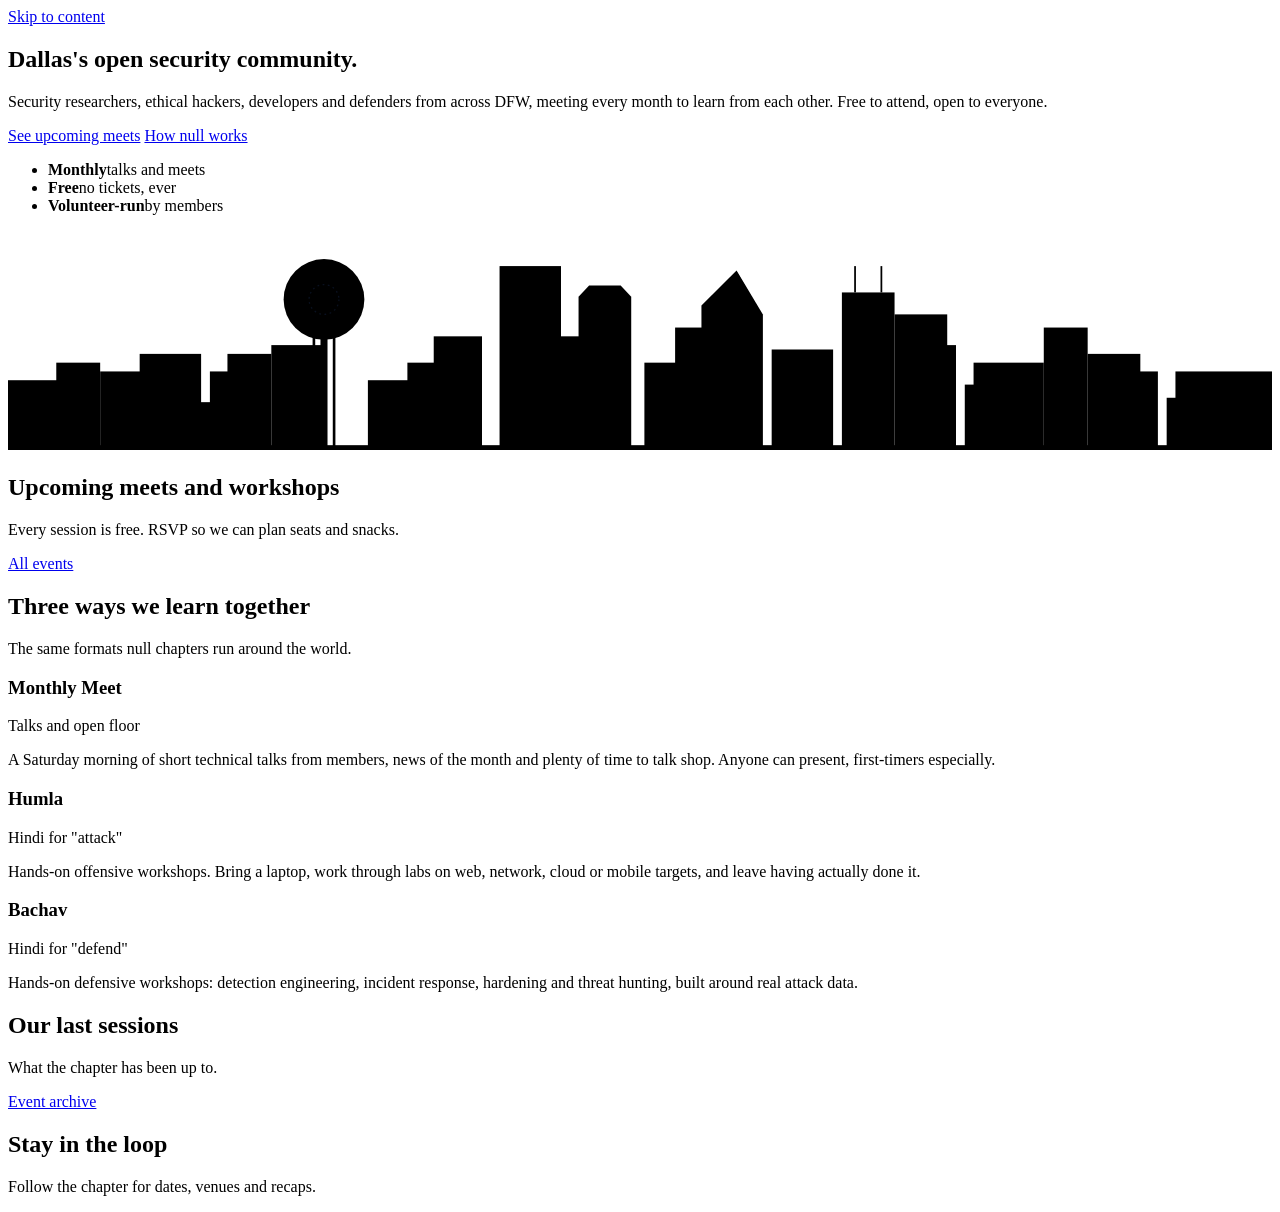
==== index.html @ 43634676 "Add files via upload" ====
<!DOCTYPE html>
<html lang="en">
<head>
<meta charset="utf-8">
<meta name="viewport" content="width=device-width, initial-scale=1">
<title>null Dallas — Dallas's open security community</title>
<meta name="description" content="null Dallas is the Dallas–Fort Worth chapter of null, the open security community. Free monthly meets, hands-on Humla and Bachav workshops.">
<meta property="og:title" content="null Dallas — Dallas's open security community">
<meta property="og:description" content="null Dallas is the Dallas–Fort Worth chapter of null, the open security community. Free monthly meets, hands-on Humla and Bachav workshops.">
<meta name="theme-color" content="#13203f">
<link rel="icon" href="favicon.svg" type="image/svg+xml">
<link rel="preconnect" href="https://fonts.googleapis.com">
<link rel="preconnect" href="https://fonts.gstatic.com" crossorigin>
<link href="https://fonts.googleapis.com/css2?family=Atkinson+Hyperlegible:wght@400;700&family=Bricolage+Grotesque:opsz,wght@12..96,600..800&display=swap" rel="stylesheet">
<link rel="stylesheet" href="css/style.css">
</head>
<body data-page="home">
<a class="skip" href="#main">Skip to content</a>
<header data-header></header>
<main id="main">
<section class="hero">
  <div class="wrap hero-grid">
    <div>
      <h1>Dallas's open security community.</h1>
      <p class="lede">Security researchers, ethical hackers, developers and defenders from across DFW, meeting every month to learn from each other. Free to attend, open to everyone.</p>
      <div class="btn-row">
        <a class="btn btn-amber" href="#upcoming">See upcoming meets</a>
        <a class="btn btn-ghost" href="about.html">How null works</a>
      </div>
      <ul class="hero-facts">
        <li><b>Monthly</b>talks and meets</li>
        <li><b>Free</b>no tickets, ever</li>
        <li><b>Volunteer-run</b>by members</li>
      </ul>
    </div>
    <aside class="ticket" data-next-event aria-label="Next meet"></aside>
  </div>

  <svg class="skyline" viewBox="0 0 1440 250" preserveAspectRatio="xMidYMax slice" aria-hidden="true" focusable="false">
    <g class="far">
      <rect x="0" y="170" width="60" height="80"/><rect x="55" y="150" width="50" height="100"/>
      <rect x="150" y="140" width="70" height="110"/><rect x="230" y="160" width="55" height="90"/>
      <rect x="300" y="130" width="60" height="120"/><rect x="455" y="150" width="80" height="100"/>
      <rect x="610" y="120" width="50" height="130"/><rect x="760" y="110" width="40" height="140"/>
      <rect x="870" y="135" width="70" height="115"/><rect x="1010" y="95" width="60" height="155"/>
      <rect x="1100" y="150" width="80" height="100"/><rect x="1230" y="140" width="60" height="110"/>
      <rect x="1330" y="160" width="110" height="90"/>
    </g>
    <circle class="ball-glow" cx="360" cy="78" r="46"/>
    <g class="near">
      <rect class="bldg" x="20" y="185" width="80" height="65"/>
      <rect class="bldg" x="105" y="160" width="55" height="90"/>
      <rect class="bldg" x="175" y="195" width="70" height="55"/>
      <rect class="bldg" x="250" y="140" width="50" height="110"/>
      <!-- Reunion Tower -->
      <rect x="356" y="95" width="8" height="155"/>
      <rect x="347" y="120" width="3" height="130"/><rect x="370" y="120" width="3" height="130"/>
      <rect class="bldg" x="410" y="170" width="65" height="80"/>
      <rect class="bldg" x="485" y="120" width="55" height="130"/>
      <!-- Bank of America Plaza -->
      <rect class="bldg" x="560" y="40" width="70" height="210"/>
      <!-- Comerica Bank Tower -->
      <polygon class="bldg" points="650,250 650,75 662,62 698,62 710,75 710,250"/>
      <rect class="bldg" x="725" y="150" width="50" height="100"/>
      <!-- Fountain Place -->
      <polygon class="bldg" points="790,250 790,85 830,45 860,95 860,250"/>
      <rect class="bldg" x="875" y="165" width="60" height="85"/>
      <!-- Renaissance Tower -->
      <rect class="bldg" x="950" y="70" width="60" height="180"/>
      <rect x="964" y="40" width="2" height="30"/><rect x="994" y="40" width="2" height="30"/>
      <rect class="bldg" x="1025" y="130" width="55" height="120"/>
      <rect class="bldg" x="1090" y="175" width="80" height="75"/>
      <rect class="bldg" x="1180" y="110" width="50" height="140"/>
      <rect class="bldg" x="1240" y="160" width="70" height="90"/>
      <rect class="bldg" x="1320" y="190" width="120" height="60"/>
      <rect x="0" y="244" width="1440" height="6"/>
    </g>
    <rect class="edge" x="560.75" y="40.75" width="68.5" height="209"/>
    <polyline class="edge" points="790.75,86 830,46 859.25,96"/>
    <circle class="ball" cx="360" cy="78" r="24"/>
    <circle cx="360" cy="78" r="17" fill="none" stroke="#13203f" stroke-width="1.5" stroke-dasharray="2 4" opacity=".5"/>
    <g id="windows"></g>
  </svg>
</section>

<section class="section" id="upcoming">
  <div class="wrap">
    <div class="section-head">
      <div><h2>Upcoming meets and workshops</h2><p>Every session is free. RSVP so we can plan seats and snacks.</p></div>
      <a class="btn btn-line" href="events.html">All events</a>
    </div>
    <ol class="event-list" data-events="upcoming" data-limit="3" data-empty="No meets on the calendar right now. Follow the chapter below and you'll hear about the next one first."></ol>
  </div>
</section>

<section class="section band">
  <div class="wrap">
    <div class="section-head"><div><h2>Three ways we learn together</h2><p>The same formats null chapters run around the world.</p></div></div>
    <div class="formats">
      <div class="format meet">
        <h3>Monthly Meet</h3>
        <p class="native">Talks and open floor</p>
        <p>A Saturday morning of short technical talks from members, news of the month and plenty of time to talk shop. Anyone can present, first-timers especially.</p>
      </div>
      <div class="format humla">
        <h3>Humla</h3>
        <p class="native">Hindi for "attack"</p>
        <p>Hands-on offensive workshops. Bring a laptop, work through labs on web, network, cloud or mobile targets, and leave having actually done it.</p>
      </div>
      <div class="format bachav">
        <h3>Bachav</h3>
        <p class="native">Hindi for "defend"</p>
        <p>Hands-on defensive workshops: detection engineering, incident response, hardening and threat hunting, built around real attack data.</p>
      </div>
    </div>
  </div>
</section>

<section class="section">
  <div class="wrap">
    <div class="section-head">
      <div><h2>Our last sessions</h2><p>What the chapter has been up to.</p></div>
      <a class="btn btn-line" href="events.html#past">Event archive</a>
    </div>
    <ol class="event-list" data-events="past" data-limit="3" data-empty="Our first meet is coming up. Recaps will appear here after each session."></ol>
  </div>
</section>

<section class="section follow" id="follow">
  <div class="wrap">
    <div class="section-head"><div><h2>Stay in the loop</h2><p>Follow the chapter for dates, venues and recaps.</p></div></div>
    <div class="social-grid" data-social></div>
  </div>
</section>
</main>
<footer data-footer></footer>
<script src="js/data.js"></script>
<script src="js/main.js"></script>
</body>
</html>
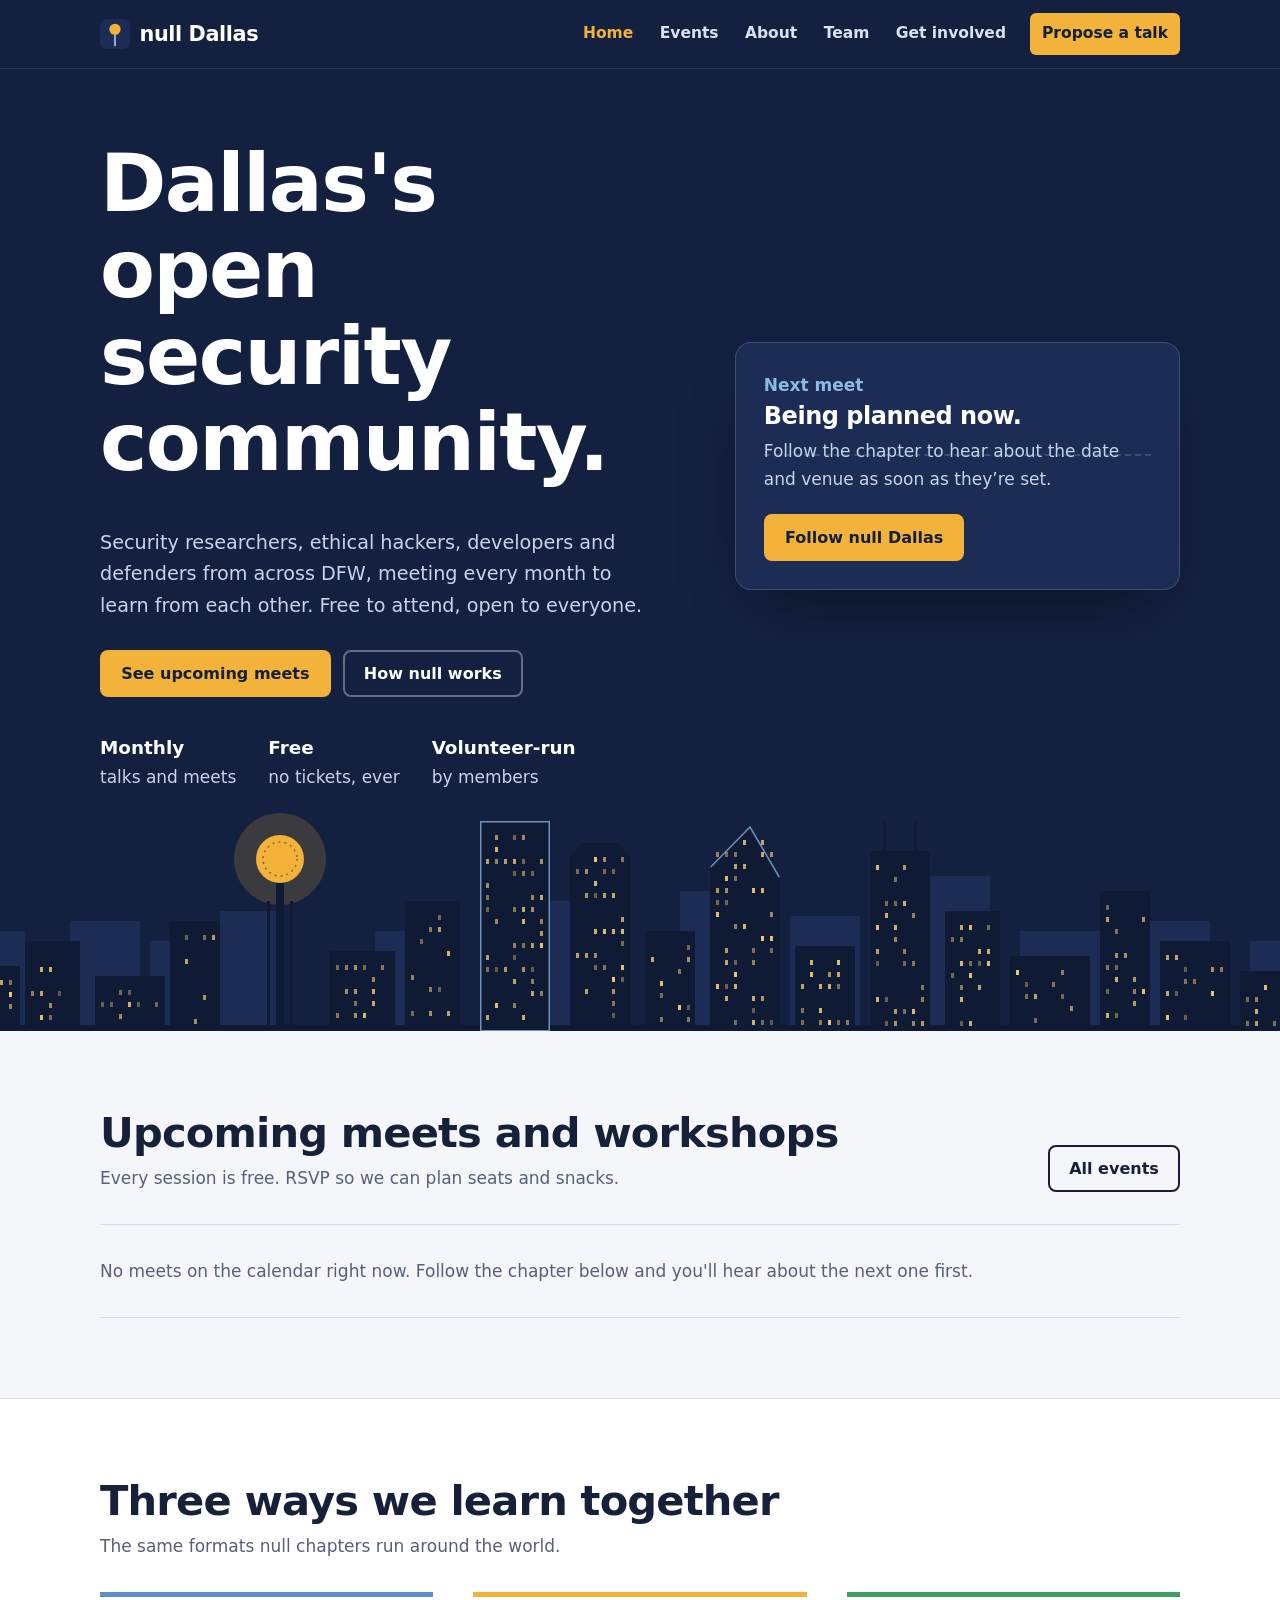
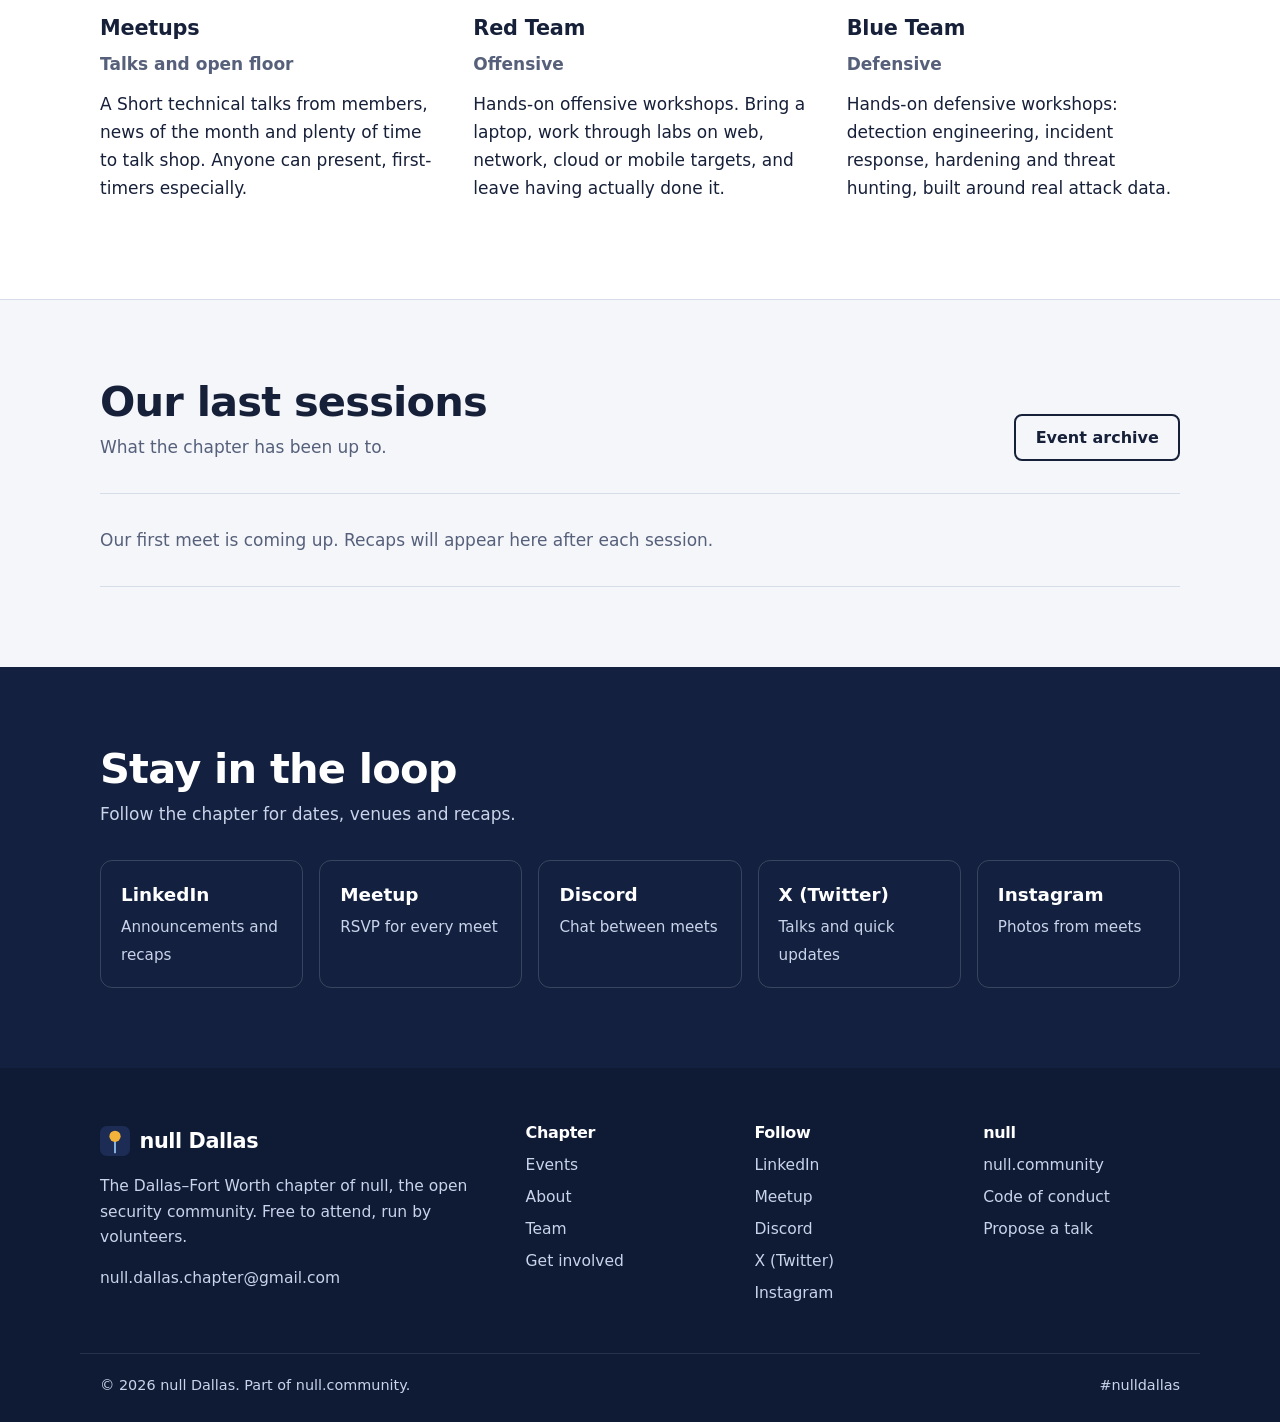
==== commit 44910bd3: "Update index.html" ====
--- a/index.html
+++ b/index.html
@@ -98,18 +98,18 @@
     <div class="section-head"><div><h2>Three ways we learn together</h2><p>The same formats null chapters run around the world.</p></div></div>
     <div class="formats">
       <div class="format meet">
-        <h3>Monthly Meet</h3>
+        <h3>Meetups</h3>
         <p class="native">Talks and open floor</p>
-        <p>A Saturday morning of short technical talks from members, news of the month and plenty of time to talk shop. Anyone can present, first-timers especially.</p>
+        <p>A Short technical talks from members, news of the month and plenty of time to talk shop. Anyone can present, first-timers especially.</p>
       </div>
       <div class="format humla">
-        <h3>Humla</h3>
-        <p class="native">Hindi for "attack"</p>
+        <h3>Red Team</h3>
+        <p class="native">Offensive</p>
         <p>Hands-on offensive workshops. Bring a laptop, work through labs on web, network, cloud or mobile targets, and leave having actually done it.</p>
       </div>
       <div class="format bachav">
-        <h3>Bachav</h3>
-        <p class="native">Hindi for "defend"</p>
+        <h3>Blue Team</h3>
+        <p class="native">Defensive</p>
         <p>Hands-on defensive workshops: detection engineering, incident response, hardening and threat hunting, built around real attack data.</p>
       </div>
     </div>
--- a/css/style.css
+++ b/css/style.css
@@ -0,0 +1,232 @@
+/* null Dallas — styles
+   Palette: Dallas at night. Navy sky, sodium-amber lights, the blue edge-lighting of downtown towers. */
+:root {
+  --night: #13203f;
+  --night-2: #1c2c54;
+  --night-3: #0f1a35;
+  --amber: #f3b23a;
+  --amber-hover: #ffc75c;
+  --sky: #8db9e6;
+  --paper: #f4f6fa;
+  --white: #ffffff;
+  --ink: #172039;
+  --muted: #56607a;
+  --line: #d6dce8;
+  --on-night: #c9d4ea;
+
+  --display: "Bricolage Grotesque", "Segoe UI", system-ui, sans-serif;
+  --body: "Atkinson Hyperlegible", system-ui, -apple-system, "Segoe UI", Roboto, sans-serif;
+  --wrap: 1120px;
+}
+
+* { box-sizing: border-box; }
+html { scroll-behavior: smooth; scroll-padding-top: 5rem; }
+body {
+  margin: 0;
+  background: var(--paper);
+  color: var(--ink);
+  font: 1.0625rem/1.65 var(--body);
+  -webkit-font-smoothing: antialiased;
+}
+img { max-width: 100%; display: block; }
+a { color: inherit; text-underline-offset: 3px; }
+:focus-visible { outline: 3px solid var(--amber); outline-offset: 3px; border-radius: 4px; }
+.skip { position: absolute; left: -999px; top: .5rem; background: var(--amber); color: var(--night); padding: .5rem 1rem; z-index: 50; font-weight: 700; }
+.skip:focus { left: .5rem; }
+
+.wrap { max-width: var(--wrap); margin: 0 auto; padding: 0 1.25rem; }
+
+h1, h2, h3, h4 { font-family: var(--display); line-height: 1.08; letter-spacing: -0.02em; margin: 0 0 .5em; }
+h1 { font-size: clamp(2.7rem, 6.4vw, 5rem); font-weight: 800; }
+h2 { font-size: clamp(1.85rem, 3.4vw, 2.6rem); font-weight: 750; }
+h3 { font-size: 1.3rem; font-weight: 700; letter-spacing: -0.01em; }
+p { margin: 0 0 1em; max-width: 65ch; }
+.muted { color: var(--muted); }
+.muted-light { color: var(--on-night); }
+
+/* ---------- Buttons ---------- */
+.btn {
+  display: inline-flex; align-items: center; justify-content: center;
+  padding: .75rem 1.2rem; border-radius: 8px; border: 2px solid transparent;
+  font: 700 1rem/1.2 var(--body); text-decoration: none; cursor: pointer;
+  transition: background-color .15s, border-color .15s, color .15s;
+}
+.btn-amber { background: var(--amber); color: var(--night); }
+.btn-amber:hover { background: var(--amber-hover); }
+.btn-ghost { border-color: rgba(255,255,255,.35); color: #fff; }
+.btn-ghost:hover { border-color: #fff; }
+.btn-ink { background: var(--ink); color: #fff; }
+.btn-ink:hover { background: var(--night-2); }
+.btn-line { border-color: var(--ink); color: var(--ink); }
+.btn-line:hover { background: var(--ink); color: #fff; }
+.btn-row { display: flex; flex-wrap: wrap; gap: .75rem; margin-top: 1.75rem; }
+
+/* ---------- Header ---------- */
+.site-header { background: var(--night); color: #fff; position: sticky; top: 0; z-index: 30; border-bottom: 1px solid rgba(255,255,255,.08); }
+.site-header .wrap { display: flex; align-items: center; justify-content: space-between; height: 4.25rem; position: relative; }
+.brand { display: inline-flex; align-items: center; gap: .6rem; font-family: var(--display); font-weight: 800; font-size: 1.3rem; letter-spacing: -0.02em; text-decoration: none; }
+.brand-mark { width: 30px; height: 30px; flex: none; }
+.nav { display: flex; align-items: center; gap: .15rem; }
+.nav a { text-decoration: none; padding: .5rem .75rem; border-radius: 6px; color: #d9e2f2; font-weight: 700; font-size: .97rem; }
+.nav a:hover { color: #fff; background: rgba(255,255,255,.07); }
+.nav a[aria-current="page"] { color: var(--amber); }
+.nav .nav-cta { background: var(--amber); color: var(--night); margin-left: .6rem; }
+.nav .nav-cta:hover { background: var(--amber-hover); color: var(--night); }
+.menu-btn { display: none; background: none; color: #fff; border: 2px solid rgba(255,255,255,.3); border-radius: 6px; padding: .4rem .8rem; font: 700 .95rem var(--body); cursor: pointer; }
+
+@media (max-width: 860px) {
+  .menu-btn { display: inline-flex; }
+  .nav { display: none; position: absolute; top: 4.25rem; left: 0; right: 0; flex-direction: column; align-items: stretch; background: var(--night); padding: .5rem 1.25rem 1.25rem; border-bottom: 1px solid rgba(255,255,255,.1); }
+  .nav.open { display: flex; }
+  .nav a { padding: .8rem .5rem; }
+  .nav .nav-cta { margin: .5rem 0 0; text-align: center; }
+}
+
+/* ---------- Home hero ---------- */
+.hero { background: var(--night); color: #fff; position: relative; overflow: hidden; }
+.hero-grid {
+  display: grid; grid-template-columns: 1.3fr 1fr; gap: 3.5rem; align-items: center;
+  padding-top: 4.5rem; padding-bottom: 15rem; position: relative; z-index: 1;
+}
+.hero h1 { max-width: 14ch; }
+.hero .lede { color: var(--on-night); font-size: 1.2rem; max-width: 46ch; }
+.hero-facts { display: flex; flex-wrap: wrap; gap: 2rem; margin: 2.25rem 0 0; padding: 0; list-style: none; color: var(--on-night); }
+.hero-facts b { display: block; color: #fff; font-family: var(--display); font-size: 1.15rem; }
+
+.ticket {
+  background: var(--night-2); border: 1px solid rgba(141,185,230,.25); border-radius: 16px;
+  padding: 1.75rem; position: relative;
+  box-shadow: 0 30px 60px -30px rgba(0,0,0,.6);
+}
+.ticket::before { /* perforation edge, like a ticket stub */
+  content: ""; position: absolute; left: 1.75rem; right: 1.75rem; top: 6.9rem;
+  border-top: 2px dashed rgba(141,185,230,.25);
+}
+.ticket-label { color: var(--sky); font-weight: 700; margin: 0 0 .25rem; display: flex; align-items: center; gap: .5rem; }
+.ticket-date { font-family: var(--display); font-weight: 800; font-size: 2.6rem; line-height: 1; color: var(--amber); margin: 0 0 2.25rem; display: flex; align-items: baseline; gap: .75rem; }
+.ticket-date span { font-size: 1rem; font-weight: 600; color: var(--on-night); letter-spacing: 0; }
+.ticket-title { font-size: 1.5rem; margin-bottom: .5rem; }
+.ticket-meta { color: var(--on-night); margin-bottom: 1.25rem; }
+
+.skyline { position: absolute; left: 0; right: 0; bottom: 0; width: 100%; height: 250px; display: block; }
+.skyline .far { fill: var(--night-2); }
+.skyline .near { fill: var(--night-3); }
+.skyline .edge { fill: none; stroke: var(--sky); stroke-width: 1.5; opacity: .75; }
+.skyline .ball { fill: var(--amber); opacity: 0; }
+.skyline .ball-glow { fill: var(--amber); opacity: 0; }
+.skyline .win { fill: #f7cf7a; opacity: 0; }
+.skyline.lit .ball { animation: on .8s .1s forwards; --o: 1; }
+.skyline.lit .ball-glow { animation: on 1.2s .2s forwards; --o: .18; }
+.skyline.lit .win { animation: on .5s var(--d, 1s) forwards; }
+@keyframes on { to { opacity: var(--o, .8); } }
+
+/* ---------- Page hero (inner pages) ---------- */
+.page-hero { background: var(--night); color: #fff; padding: 4rem 0 3.5rem; border-bottom: 4px solid var(--amber); }
+.page-hero p { color: var(--on-night); font-size: 1.15rem; margin: 0; }
+
+/* ---------- Sections ---------- */
+.section { padding: 5rem 0; }
+.section:not(.band):not(.follow) + .section:not(.band):not(.follow) { padding-top: 0; }
+.section-head { display: flex; justify-content: space-between; align-items: flex-end; gap: 1rem 2rem; flex-wrap: wrap; margin-bottom: 2rem; }
+.section-head h2 { margin: 0; }
+.section-head p { margin: .5rem 0 0; color: var(--muted); }
+.band { background: var(--white); border-top: 1px solid var(--line); border-bottom: 1px solid var(--line); }
+
+/* ---------- Events ---------- */
+.event-list { list-style: none; margin: 0; padding: 0; border-top: 1px solid var(--line); }
+.event { display: grid; grid-template-columns: 5.25rem 1fr auto; gap: 1.5rem; align-items: start; padding: 1.6rem 0; border-bottom: 1px solid var(--line); }
+.event-date { font-family: var(--display); display: flex; flex-direction: column; align-items: center; background: var(--white); border: 1px solid var(--line); border-radius: 10px; padding: .55rem 0 .6rem; }
+.event-date .m { font-weight: 700; color: var(--muted); font-size: .95rem; }
+.event-date .d { font-weight: 800; font-size: 2.1rem; line-height: 1; }
+.event.past .event-date { background: transparent; }
+.event h3 { margin: .4rem 0 .35rem; }
+.event-meta { color: var(--muted); margin: 0; }
+.event-summary { margin: .6rem 0 0; }
+.event-action { align-self: center; }
+.attended { color: var(--muted); white-space: nowrap; }
+.attended b { color: var(--ink); font-family: var(--display); font-size: 1.4rem; }
+.empty { padding: 2rem 0; color: var(--muted); border-bottom: 1px solid var(--line); }
+
+.event-tag { display: inline-block; font-size: .85rem; font-weight: 700; padding: .12rem .6rem; border-radius: 99px; background: #e2ebf8; color: #27457a; }
+.tag-humla { background: #fcebc7; color: #734800; }
+.tag-bachav { background: #dcefe3; color: #1f5c37; }
+.sample { display: inline-block; margin-left: .4rem; font: 700 .75rem/1 var(--body); padding: .3rem .5rem; border-radius: 4px; background: #ffe3e3; color: #9b1c1c; vertical-align: middle; }
+
+@media (max-width: 700px) {
+  .event { grid-template-columns: 4.25rem 1fr; gap: 1rem; }
+  .event-action { grid-column: 2; }
+  .event-date .d { font-size: 1.7rem; }
+}
+
+/* ---------- Formats ---------- */
+.formats { display: grid; grid-template-columns: repeat(3, 1fr); gap: 2.5rem; }
+.format { border-top: 5px solid var(--c, var(--sky)); padding-top: 1.25rem; }
+.format .native { font-family: var(--display); color: var(--muted); font-weight: 600; margin-bottom: .75rem; }
+.format.meet { --c: #5b8fd0; }
+.format.humla { --c: var(--amber); }
+.format.bachav { --c: #3f9d66; }
+@media (max-width: 860px) { .formats { grid-template-columns: 1fr; gap: 2rem; } }
+
+/* ---------- Follow ---------- */
+.follow { background: var(--night); color: #fff; }
+.follow .section-head p { color: var(--on-night); }
+.social-grid { display: grid; grid-template-columns: repeat(auto-fit, minmax(190px, 1fr)); gap: 1rem; }
+.social { display: block; padding: 1.15rem 1.25rem; border: 1px solid rgba(255,255,255,.16); border-radius: 12px; text-decoration: none; transition: border-color .15s, background-color .15s; }
+.social:hover { border-color: var(--amber); background: rgba(255,255,255,.03); }
+.social strong { display: block; font-family: var(--display); font-size: 1.15rem; margin-bottom: .15rem; }
+.social span { color: var(--on-night); font-size: .95rem; }
+
+/* ---------- Content pages ---------- */
+.two-col { display: grid; grid-template-columns: 1fr 1fr; gap: 3rem; }
+@media (max-width: 860px) { .two-col { grid-template-columns: 1fr; gap: 1.5rem; } }
+.prose h2 { margin-top: 2.5rem; }
+.prose h2:first-child { margin-top: 0; }
+.prose ul { padding-left: 1.2rem; max-width: 65ch; }
+.prose li { margin-bottom: .4rem; }
+
+.faq details { border-bottom: 1px solid var(--line); padding: 1.1rem 0; }
+.faq details:first-of-type { border-top: 1px solid var(--line); }
+.faq summary { font-family: var(--display); font-weight: 700; font-size: 1.15rem; cursor: pointer; list-style: none; display: flex; justify-content: space-between; gap: 1rem; }
+.faq summary::-webkit-details-marker { display: none; }
+.faq summary::after { content: "+"; font-weight: 400; font-size: 1.5rem; line-height: 1; color: var(--muted); }
+.faq details[open] summary::after { content: "−"; }
+.faq details p { margin: .75rem 0 0; }
+
+.ways { display: grid; grid-template-columns: repeat(2, 1fr); gap: 1.25rem; }
+.way { background: var(--white); border: 1px solid var(--line); border-radius: 14px; padding: 1.75rem; display: flex; flex-direction: column; }
+.way p { color: var(--muted); flex: 1; }
+.way .btn { align-self: flex-start; }
+@media (max-width: 760px) { .ways { grid-template-columns: 1fr; } }
+
+.team-grid { display: grid; grid-template-columns: repeat(auto-fill, minmax(230px, 1fr)); gap: 1.25rem; }
+.member { background: var(--white); border: 1px solid var(--line); border-radius: 14px; padding: 1.5rem; }
+.avatar { width: 72px; height: 72px; border-radius: 50%; object-fit: cover; display: grid; place-items: center; background: var(--night); color: var(--amber); font: 800 1.5rem var(--display); margin-bottom: 1rem; }
+.member h3 { margin-bottom: .2rem; }
+.member .role { color: var(--muted); margin-bottom: .75rem; }
+
+/* ---------- Footer ---------- */
+.site-footer { background: var(--night-3); color: var(--on-night); padding: 3.5rem 0 1.5rem; font-size: .97rem; }
+.footer-grid { display: grid; grid-template-columns: 2fr 1fr 1fr 1fr; gap: 2rem; }
+.site-footer .brand { color: #fff; margin-bottom: 1rem; }
+.site-footer h4 { color: #fff; font-size: 1rem; margin-bottom: .75rem; }
+.site-footer ul { list-style: none; margin: 0; padding: 0; }
+.site-footer li { margin-bottom: .4rem; }
+.site-footer a { text-decoration: none; }
+.site-footer a:hover { color: #fff; text-decoration: underline; }
+.footer-base { display: flex; justify-content: space-between; flex-wrap: wrap; gap: .5rem; margin-top: 2.5rem; padding-top: 1.25rem; border-top: 1px solid rgba(255,255,255,.1); font-size: .9rem; }
+@media (max-width: 760px) { .footer-grid { grid-template-columns: 1fr 1fr; } .footer-grid > div:first-child { grid-column: 1 / -1; } }
+
+/* ---------- Responsive hero ---------- */
+@media (max-width: 900px) {
+  .hero-grid { grid-template-columns: 1fr; gap: 2.5rem; padding-top: 3rem; padding-bottom: 12rem; }
+  .skyline { height: 190px; }
+}
+
+/* ---------- Motion preferences ---------- */
+@media (prefers-reduced-motion: reduce) {
+  html { scroll-behavior: auto; }
+  .skyline .win, .skyline .ball, .skyline .ball-glow { animation: none !important; opacity: var(--o, .8); }
+  .skyline .ball { --o: 1; }
+  .skyline .ball-glow { --o: .18; }
+  .btn, .social { transition: none; }
+}
